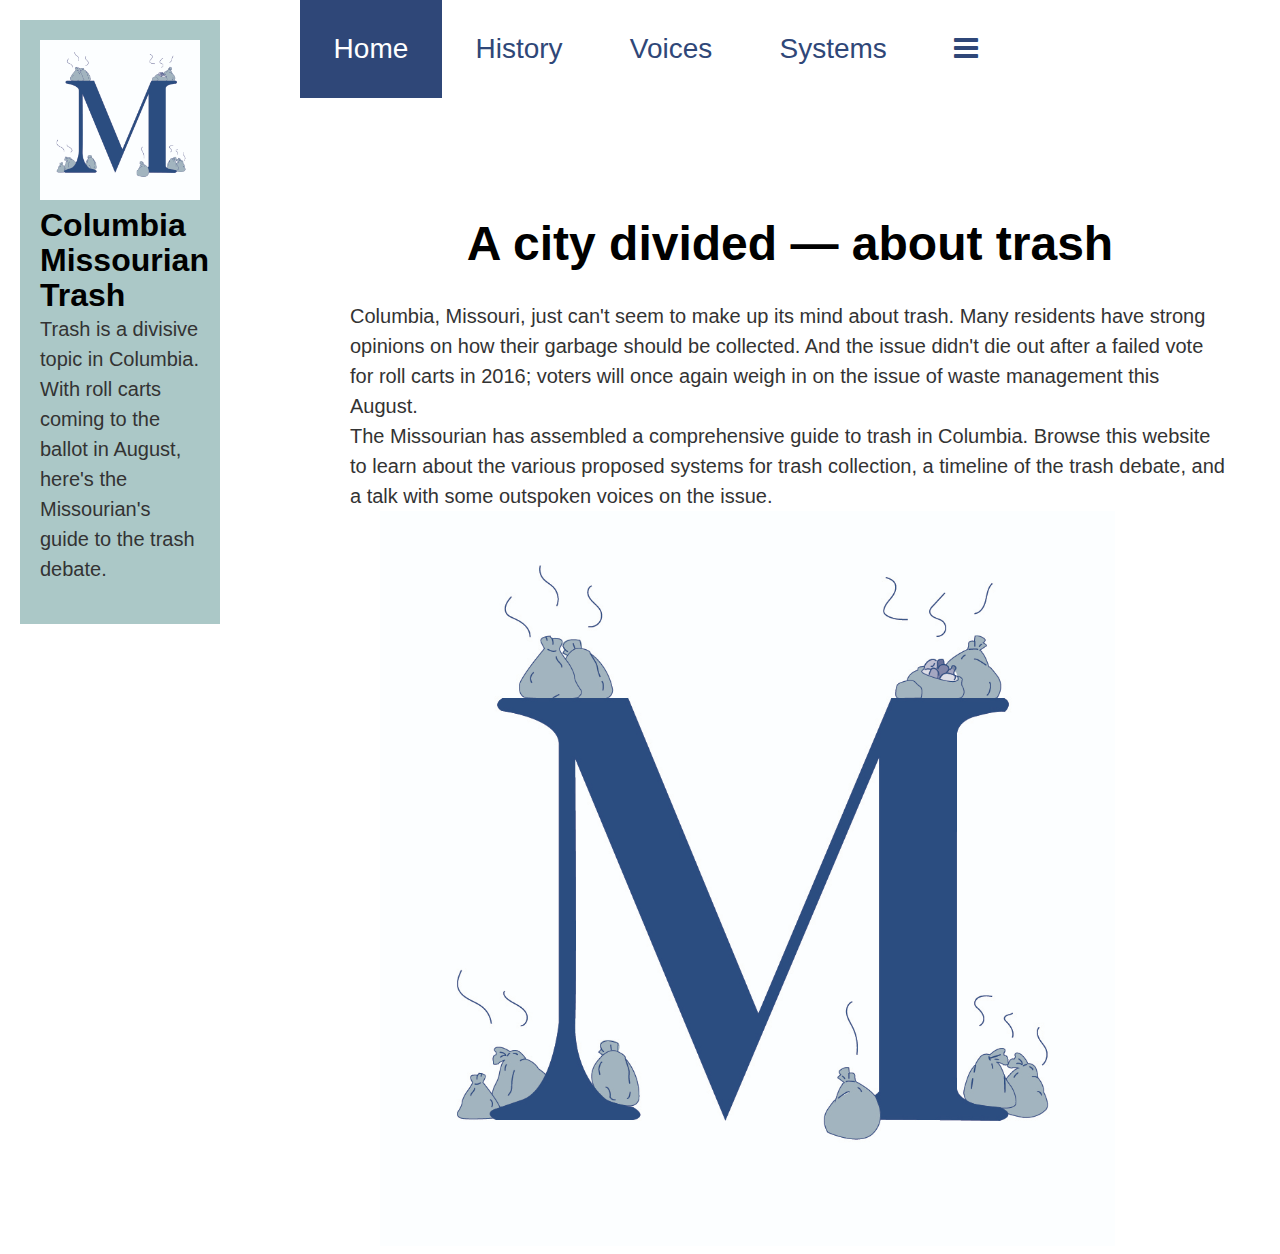
==== index.html @ ef4a591e "changed some nav bar stuff! and the js" ====
<!DOCTYPE html>
<html lang="en" dir="ltr">

	<head>
		<title>Home | Columbia Trash</title>
		<meta charset="utf-8">
		<meta name="description" content="Columbia Trash's homepage">
		<meta name="author" content="Columbia Missourian">
		<meta name="keywords" content="Columbia Missourian, trash, roll carts, Columbia, City Council">
		<meta name="viewport" content="width=device-width">
		<link rel="stylesheet" href="style.css">
		<meta property="og:url" content="http://www.columbiamissouriantrash.com/" />
		<meta property="og:title" content="Columbia Trash" />
		<meta property="og:site_name" content="Columbia Trash" />
		<style>
		h1
		{
			margin: 0em 2.5em 0em 2.5em;
			text-align: center;
		}
		.topnav{
		background-color: #ffffff;
		overflow: hidden;
		}

		.topnav a {
		  float: left;
		  display: block;
		  color: #2f4778;
		  text-align: center;
		  padding: 1em 1.2em;
		  text-decoration: none;
		  font-size: 1.4em;
		}

		.topnav a:hover {
		  background-color: #BFF0D4;
		  color: #2f4778;
		}

		.topnav a.active {
		  background-color: #2f4778;
		  color: white;
		}

		.topnav.icon {
		  display: none;
		}
		@media screen and (max-width: 600px) {
		  .topnav a:not(:first-child) {display: none;}
		  .topnav a.icon {
		    float: right;
		    display: block;
		  }
		}
		@media screen and (max-width: 600px) {
		  .topnav.responsive {position: relative;}
		  .topnav.responsive a.icon {
		    position: absolute;
		    right: 0;
		    top: 0;
		  }
		  .topnav.responsive a {
		    float: none;
		    display: block;
		    text-align: left;
		  }
		}
			</style>

	</head>
  <body>

		<div class="sidebar">
			<img class="logo" src="assets/logo.jpg" width= "200em" alt="The Columbia Missourian's logo of a large blue letter M has been edited to add illustrations of garbage bags and stink lines">
			<h2>Columbia Missourian Trash</h2>
			<p>Trash is a divisive topic in Columbia. With roll carts coming to the ballot in August, here's the Missourian's guide to the trash debate.
		</div>

<div class="main">
	<link rel="stylesheet" href="https://cdnjs.cloudflare.com/ajax/libs/font-awesome/4.7.0/css/font-awesome.min.css">
		<div class="topnav" id="myTopnav">
			<a href= "index.html" class="active">Home</a>
			<a href= "history.html">History</a>
			<a href= "voices.html">Voices</a>
			<a href= "systems.html">Systems</a>
			<a href="javascript:void(0);" class="icon" onclick="myFunction()">
    <i class="fa fa-bars"></i></a>
	</div>

<br><br><br><br>
		<h1>A city divided — about trash</h1>
		<br>
		<p style="margin: 0em 2.5em 0em 2.5em;">Columbia, Missouri, just can't seem to make up its mind about trash. Many residents have strong opinions on how their garbage should be collected. And the issue didn't die out after a failed vote for roll carts in 2016; voters will once again weigh in on the issue of waste management this August.
			<br>The Missourian has assembled a comprehensive guide to trash in Columbia. Browse this website to learn about the various proposed systems for trash collection, a timeline of the trash debate, and a talk with some outspoken voices on the issue.
		</p>
		<img style="margin-left:4em; margin-right:4em; width:75%;" src="assets/logo.jpg" alt="The Columbia Missourian's logo of a large blue letter M has been edited to add illustrations of garbage bags and stink lines">
</div>

<script>
function myFunction() {
  var x = document.getElementById("myTopnav");
  if (x.className === "topnav") {
    x.className += " responsive";
  } else {
    x.className = "topnav";
  }
}
</script>

  </body>
</html>
---- style.css ----
body {
  font-family: "Domine", serif;
  font-size: 12pt;
  color: black;
  background-color: #ffffff;
  margin-left: 1000px;
}

h1 {
  font-family: "Domine", serif;
  font-size: 36pt;
  color: black;
  margin: 25px 25px 0px 25px;
  text-align: center;
  /*headline style css*/
}

h2 {
  font-family: "Domine", serif;
  font-size: 24pt;
  color: black;
  /*headline style css*/
}

.image-align-right {
  float: right;
  width: 50%;
  padding: 0px 30px;
}

.classes-got-dots {

}

#ids-get-hash-signs {

}

@media (min-width: 500px) {

}

@media (min-width: 800px) {

}

{
    box-sizing: border-box;
    outline: none !important;
}
button:focus { outline: none !important; box-shadow: none !important; }
a:focus {outline: none !important;}
body { font-family: 'Inter', sans-serif; color: #333333; font-weight: 400; font-size: 20px; line-height: 1.5; margin: 0; padding: 0; overflow-x: hidden; -webkit-text-size-adjust: 100%;}
img {max-width: 100%;}
p, li {font-size: 20px; color: #333333; line-height: 1.5;}
p {margin:0 0 20px 0;}
ul {margin: 0; padding: 0;}
h1, h2, h3, h4, h5, h6 {
    margin: 0;
    margin-top: 0px;
    line-height: normal;
    font-family: 'Poppins', sans-serif;
    line-height: 1.1;
    font-weight: 700;
}
.main {
  margin-left: 15em
}

.sidebar{
  width: 10em;
 position: fixed;
 z-index: 1;
 top: 1em;
 left: 1em;
 background: #ABC8C7;
 overflow-x: hidden;
 padding: 1em;
}

@media screen and (max-width: 700px) {
  .sidebar {
    width: 90%;
    height: auto;
    position: relative;
  }
.main {margin-left:1em}
.logo {float:left;
margin-right: 1em;
width: 25%;}

}

.sidebar a {float: left;}
  div.content {margin-left: 0;}
}

.navbar{
background-color: #BFF0D4;
overflow: hidden;
}

.navbar a {
  float: left;
  display: block;
  color: #2f4778;
  text-align: center;
  padding: 1em 1.2em;
  text-decoration: none;
  font-size: 1.4em;
}

.navbar a:hover {
  background-color: #BFF0D4;
  color: #2f4778;
}

.navbar a.active {
  background-color: #2f4778;
  color: white;
}

.navbar.icon {
  display: none;
}
@media screen and (max-width: 600px) {
  .navbar a:not(:first-child) {display: none;}
  .navbar a.icon {
    float: right;
    display: block;
  }
}
@media screen and (max-width: 600px) {
  .navbar.responsive {position: relative;}
  .navbar.responsive a.icon {
    position: absolute;
    right: 0;
    top: 0;
  }
  .navbar.responsive a {
    float: none;
    display: block;
    text-align: left;
  }
}
.wrapper {
    margin: 0 auto;
    width: 100%;
    max-width: 1642px;
}
.inner-wrapper-padding {
    padding: 0 80px;
}

.about-timeline{background-color:#f3f3f3; padding: 140px 0 125px;}

.timeline-box h6{font-size: 55px; line-height: 1; color: #d21e1e; font-weight: 700; font-family: 'Poppins', sans-serif;background-color: #f3f3f3;position: relative; z-index: 1; display: inline-block; width: auto; padding: 0 10px;margin-top: 0; transform: translate(0,-50%);}



*,
*::before,
*::after {
  box-sizing: border-box;
}


.timeline {
  position: relative;
  width: 100%;
  max-width: 1140px;
  margin: 0 auto;
  padding: 15px 0;
}

.timeline::after {
  content: '';
  position: absolute;
  width: 2px;
  background: #2f4778;
  top: 0;
  bottom: 0;
  left: 50%;
  margin-left: -1px;
}

.container {
  padding: 15px 30px;
  position: relative;
  background: inherit;
  width: 50%;
}

.container.left {
  left: 0;
}

.container.right {
  left: 50%;
}

.container::after {
  content: '';
  position: absolute;
  width: 16px;
  height: 16px;
  top: calc(50% - 8px);
  right: -8px;
  background: #ffffff;
  border: 2px solid #2f4778;
  border-radius: 16px;
  z-index: 1;
}

.container.right::after {
  left: -8px;
}

.container::before {
  content: '';
  position: absolute;
  width: 50px;
  height: 2px;
  top: calc(50% - 1px);
  right: 8px;
  background: #2f4778;
  z-index: 1;
}

.container.right::before {
  left: 8px;
}

.container .date {
  position: absolute;
  display: inline-block;
  top: calc(50% - 8px);
  text-align: center;
  font-size: 14px;
  font-weight: bold;
  color: #2f4778;
  text-transform: uppercase;
  letter-spacing: 1px;
  z-index: 1;
}

.container.left .date {
  right: -120px;
}

.container.right .date {
  left: -120px;
}

.container .icon {
  position: absolute;
  display: inline-block;
  width: 40px;
  height: 40px;
  padding: 9px 0;
  top: calc(50% - 20px);
  background: #BFF0D4;
  border: 2px solid #2f4778;
  border-radius: 40px;
  text-align: center;
  font-size: 18px;
  color: #2f4778;
  z-index: 1;
}

.container.left .icon {
  right: 56px;
}

.container.right .icon {
  left: 56px;
}

.container .content {
  padding: 30px 90px 30px 30px;
  background: #BFF0D4;
  position: relative;
  border-radius: 0 500px 500px 0;
}

.container.right .content {
  padding: 30px 30px 30px 90px;
  border-radius: 500px 0 0 500px;
}

.container .content h2 {
  margin: 0 0 10px 0;
  font-size: 18px;
  font-weight: normal;
  color: #2f4778;
}

.container .content p {
  margin: 0;
  font-size: 14px;
  line-height: 22px;
  color: #000000;
}

@media (max-width: 767.98px) {
  .timeline::after {
    left: 90px;
  }

  .container {
    width: 100%;
    padding-left: 120px;
    padding-right: 30px;
  }

  .container.right {
    left: 0%;
  }

  .container.left::after,
  .container.right::after {
    left: 82px;
  }

  .container.left::before,
  .container.right::before {
    left: 100px;
    border-color: transparent #006E51 transparent transparent;
  }

  .container.left .date,
  .container.right .date {
    right: auto;
    left: 15px;
  }

  .container.left .icon,
  .container.right .icon {
    right: auto;
    left: 146px;
  }

  .container.left .content,
  .container.right .content {
    padding: 30px 30px 30px 90px;
    border-radius: 500px 0 0 500px;
  }
}
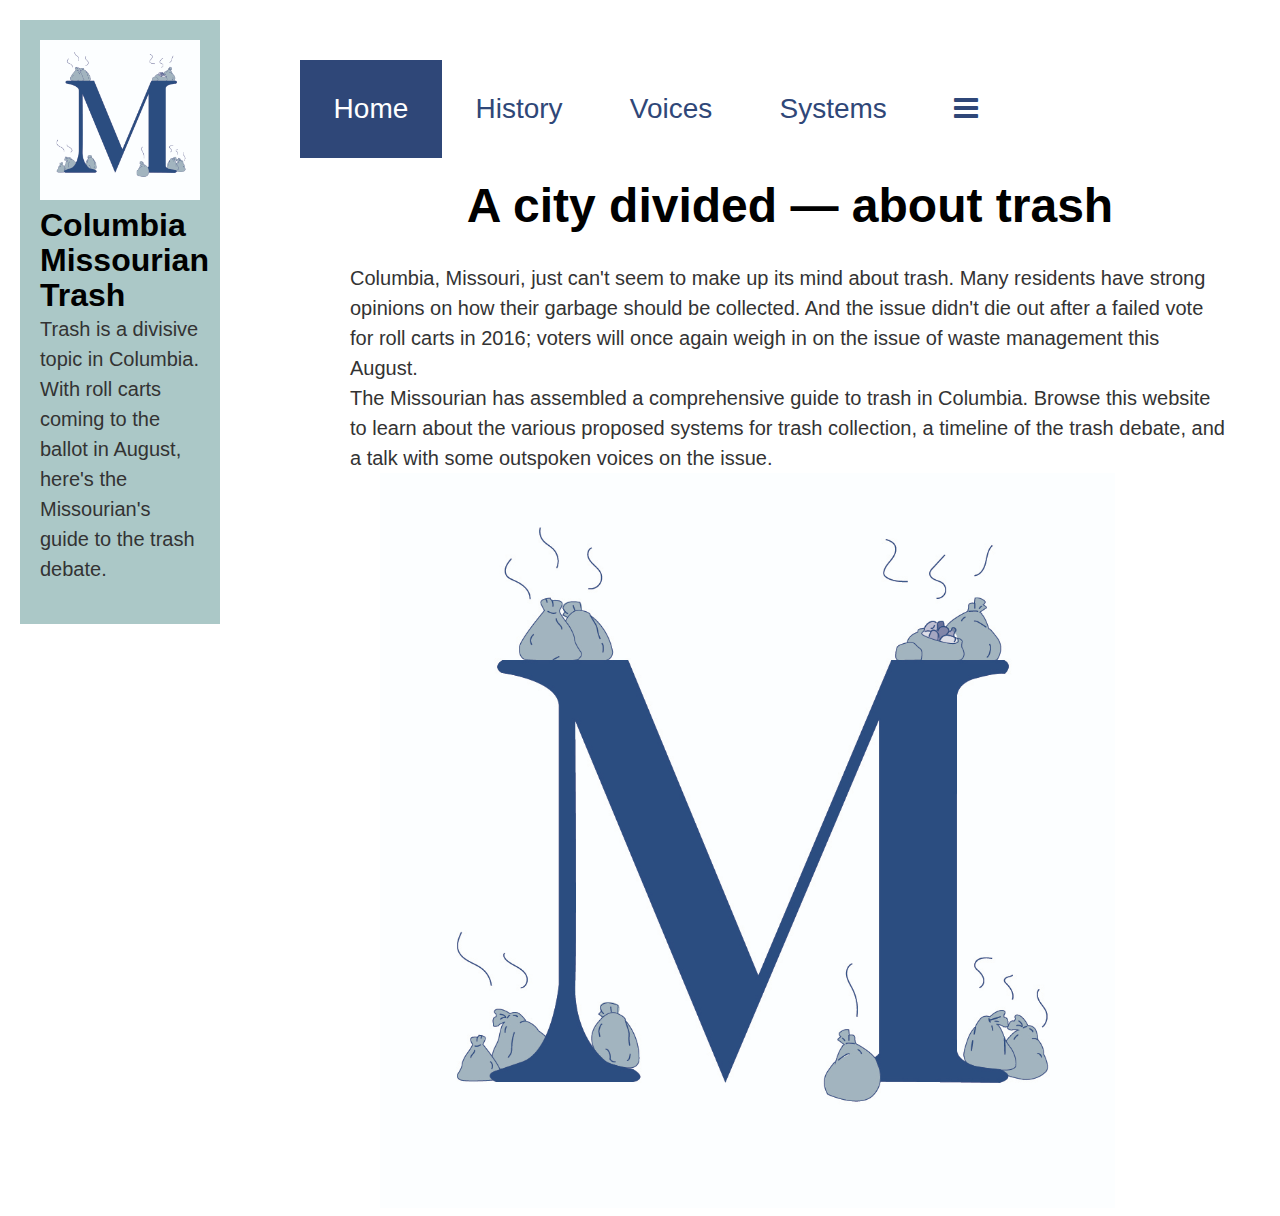
==== commit ef476205: "made nav bar work a little better!" ====
--- a/index.html
+++ b/index.html
@@ -18,54 +18,6 @@
 			margin: 0em 2.5em 0em 2.5em;
 			text-align: center;
 		}
-		.topnav{
-		background-color: #ffffff;
-		overflow: hidden;
-		}
-
-		.topnav a {
-		  float: left;
-		  display: block;
-		  color: #2f4778;
-		  text-align: center;
-		  padding: 1em 1.2em;
-		  text-decoration: none;
-		  font-size: 1.4em;
-		}
-
-		.topnav a:hover {
-		  background-color: #BFF0D4;
-		  color: #2f4778;
-		}
-
-		.topnav a.active {
-		  background-color: #2f4778;
-		  color: white;
-		}
-
-		.topnav.icon {
-		  display: none;
-		}
-		@media screen and (max-width: 600px) {
-		  .topnav a:not(:first-child) {display: none;}
-		  .topnav a.icon {
-		    float: right;
-		    display: block;
-		  }
-		}
-		@media screen and (max-width: 600px) {
-		  .topnav.responsive {position: relative;}
-		  .topnav.responsive a.icon {
-		    position: absolute;
-		    right: 0;
-		    top: 0;
-		  }
-		  .topnav.responsive a {
-		    float: none;
-		    display: block;
-		    text-align: left;
-		  }
-		}
 			</style>
 
 	</head>
@@ -79,7 +31,7 @@
 
 <div class="main">
 	<link rel="stylesheet" href="https://cdnjs.cloudflare.com/ajax/libs/font-awesome/4.7.0/css/font-awesome.min.css">
-		<div class="topnav" id="myTopnav">
+		<br><br><div class="topnav" id="myTopnav">
 			<a href= "index.html" class="active">Home</a>
 			<a href= "history.html">History</a>
 			<a href= "voices.html">Voices</a>
--- a/style.css
+++ b/style.css
@@ -95,12 +95,12 @@
   div.content {margin-left: 0;}
 }
 
-.navbar{
-background-color: #BFF0D4;
+.topnav{
+background-color: #ffffff;
 overflow: hidden;
-}
-
-.navbar a {
+margin-top: 3em;}
+
+.topnav a {
   float: left;
   display: block;
   color: #2f4778;
@@ -110,39 +110,40 @@
   font-size: 1.4em;
 }
 
-.navbar a:hover {
+.topnav a:hover {
   background-color: #BFF0D4;
   color: #2f4778;
 }
 
-.navbar a.active {
+.topnav a.active {
   background-color: #2f4778;
   color: white;
 }
 
-.navbar.icon {
+.topnav.icon {
   display: none;
 }
 @media screen and (max-width: 600px) {
-  .navbar a:not(:first-child) {display: none;}
-  .navbar a.icon {
+  .topnav a:not(:first-child) {display: none;}
+  .topnav a.icon {
     float: right;
     display: block;
   }
 }
 @media screen and (max-width: 600px) {
-  .navbar.responsive {position: relative;}
-  .navbar.responsive a.icon {
+  .topnav.responsive {position: relative;}
+  .topnav.responsive a.icon {
     position: absolute;
     right: 0;
     top: 0;
   }
-  .navbar.responsive a {
+  .topnav.responsive a {
     float: none;
     display: block;
     text-align: left;
   }
 }
+
 .wrapper {
     margin: 0 auto;
     width: 100%;
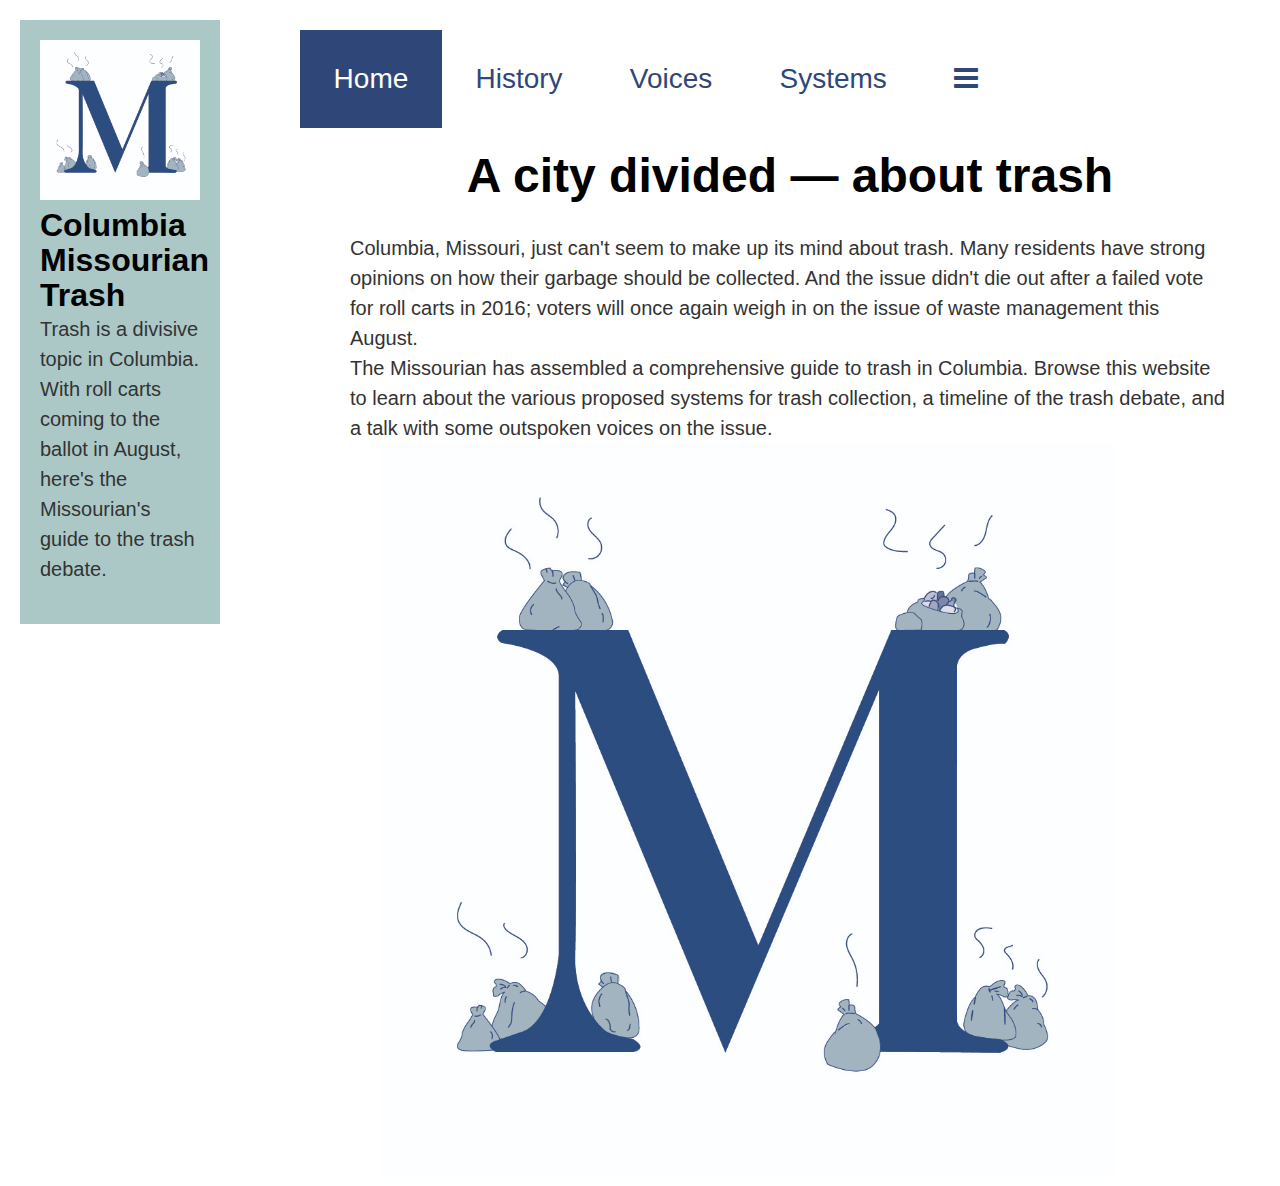
==== commit fc97f4e3: "updated nav bar on all pages" ====
--- a/index.html
+++ b/index.html
@@ -31,7 +31,7 @@
 
 <div class="main">
 	<link rel="stylesheet" href="https://cdnjs.cloudflare.com/ajax/libs/font-awesome/4.7.0/css/font-awesome.min.css">
-		<br><br><div class="topnav" id="myTopnav">
+		<br><div class="topnav" id="myTopnav">
 			<a href= "index.html" class="active">Home</a>
 			<a href= "history.html">History</a>
 			<a href= "voices.html">Voices</a>
--- a/style.css
+++ b/style.css
@@ -20,12 +20,6 @@
   font-size: 24pt;
   color: black;
   /*headline style css*/
-}
-
-.image-align-right {
-  float: right;
-  width: 50%;
-  padding: 0px 30px;
 }
 
 .classes-got-dots {
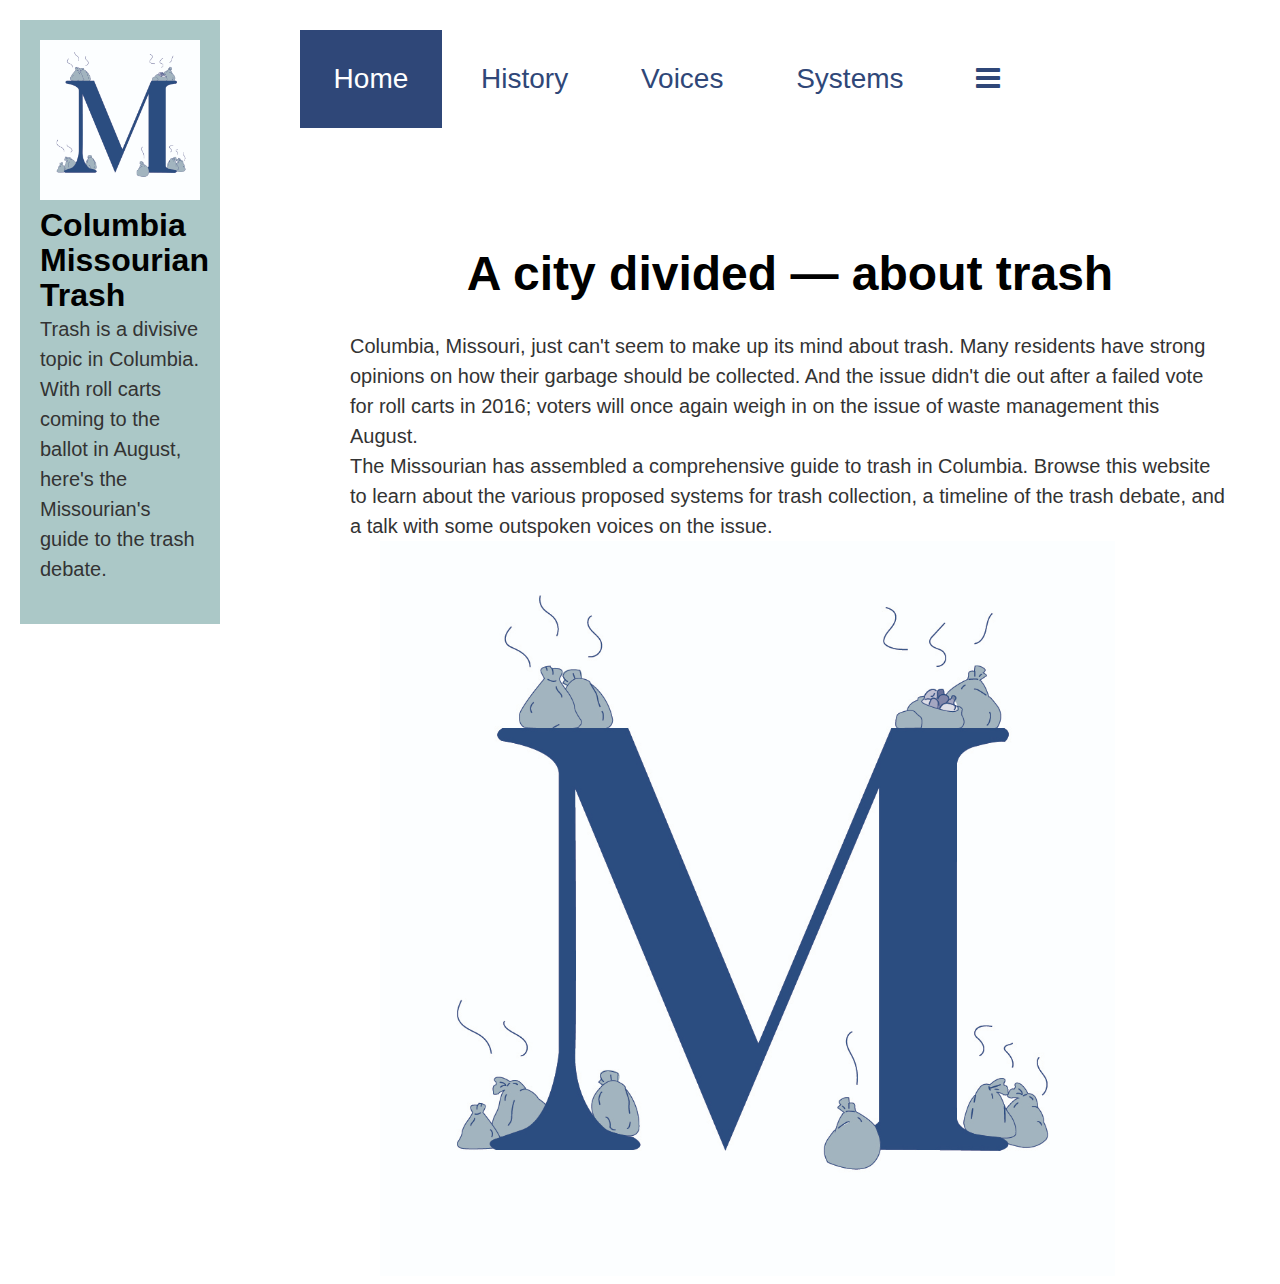
==== commit b140a115: "changed some topnav style stuff" ====
--- a/index.html
+++ b/index.html
@@ -18,6 +18,12 @@
 			margin: 0em 2.5em 0em 2.5em;
 			text-align: center;
 		}
+
+		@media (min-width: 601px) {
+		.topnav.icon {
+		  display: none;
+		}
+	}
 			</style>
 
 	</head>
--- a/style.css
+++ b/style.css
@@ -95,8 +95,8 @@
 margin-top: 3em;}
 
 .topnav a {
-  float: left;
-  display: block;
+  float: none;
+  display: inline-block;
   color: #2f4778;
   text-align: center;
   padding: 1em 1.2em;
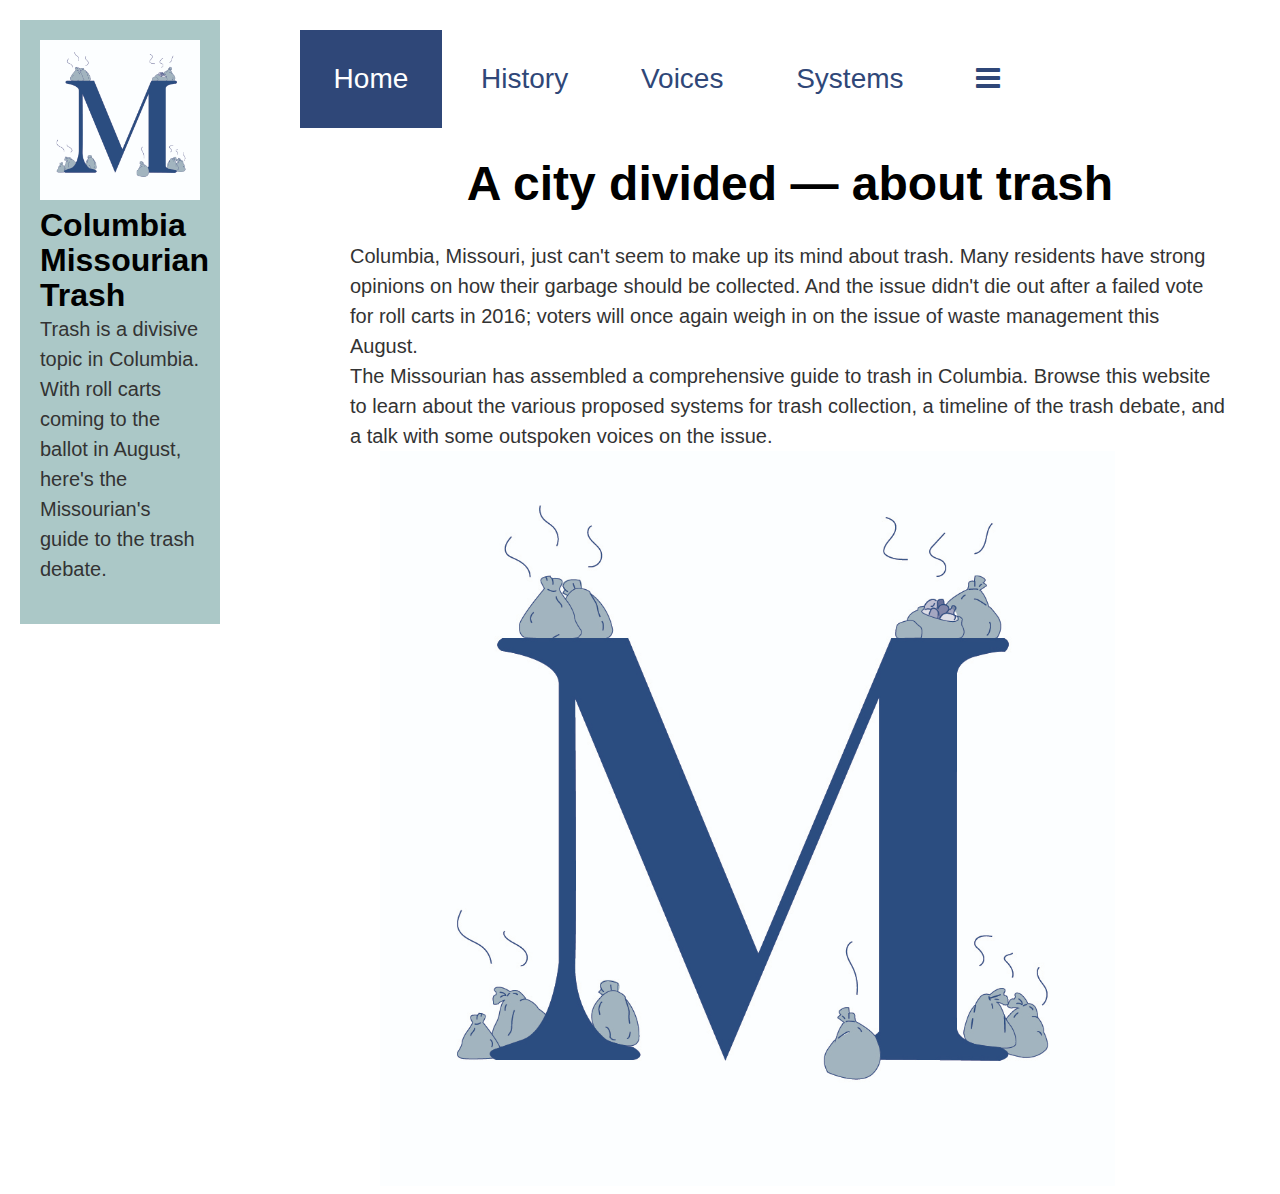
==== commit 6c0056ca: "got rid of some breaks! nice" ====
--- a/index.html
+++ b/index.html
@@ -46,7 +46,7 @@
     <i class="fa fa-bars"></i></a>
 	</div>
 
-<br><br><br><br>
+<br>
 		<h1>A city divided — about trash</h1>
 		<br>
 		<p style="margin: 0em 2.5em 0em 2.5em;">Columbia, Missouri, just can't seem to make up its mind about trash. Many residents have strong opinions on how their garbage should be collected. And the issue didn't die out after a failed vote for roll carts in 2016; voters will once again weigh in on the issue of waste management this August.
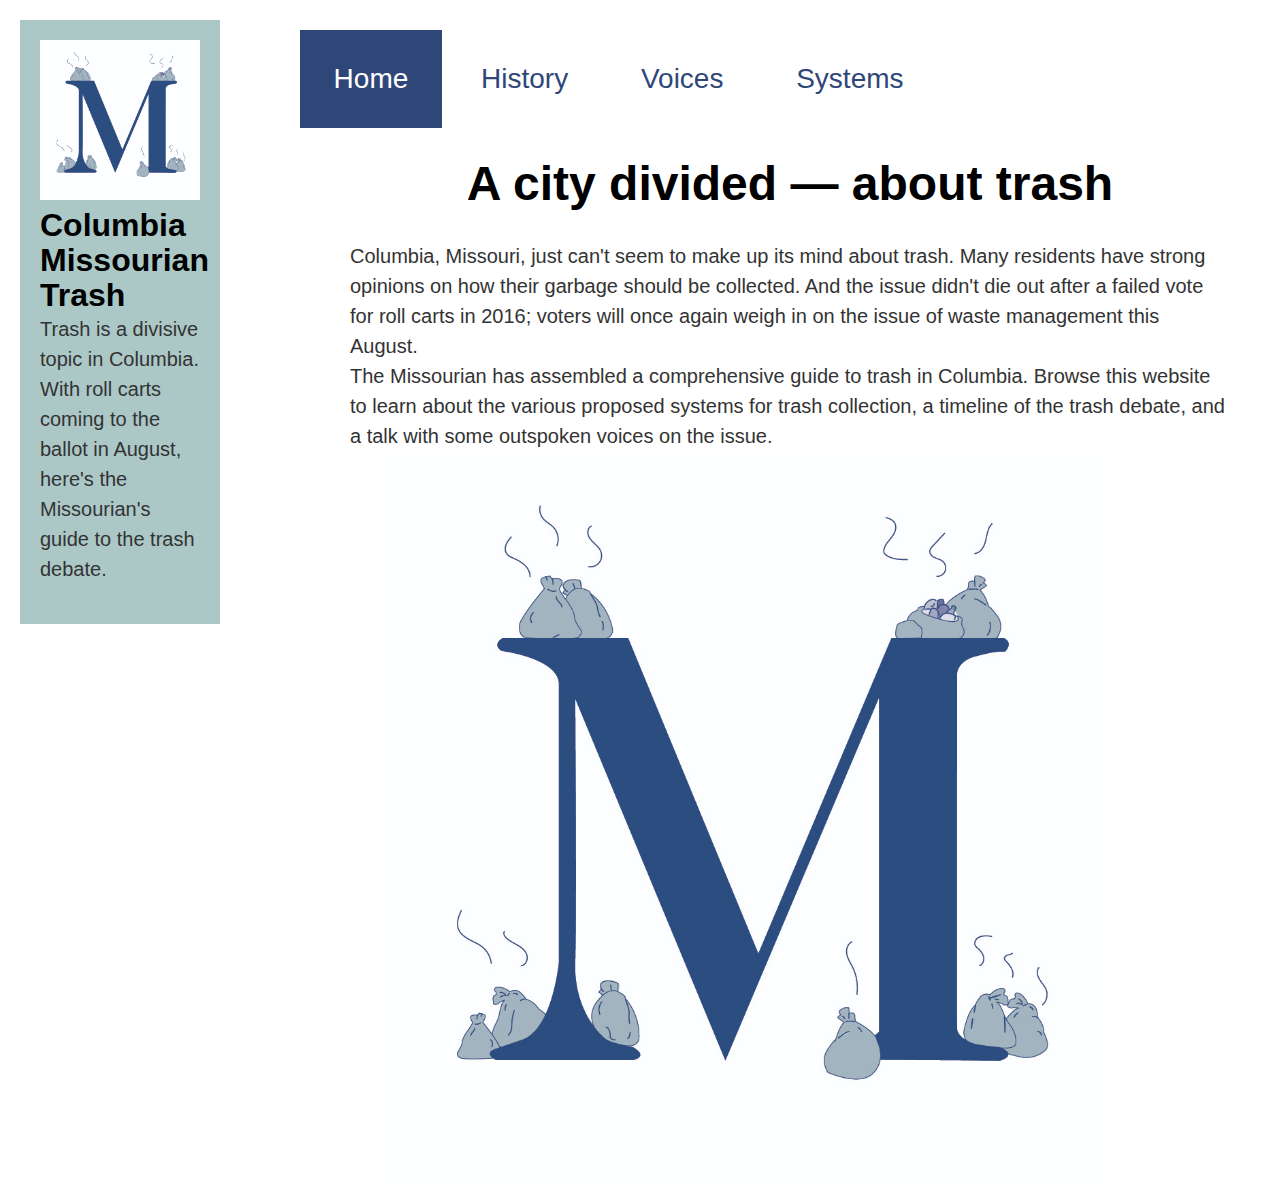
==== commit b2cf0073: "made the mobile fa-fa bars go away when the screen size is over 600" ====
--- a/index.html
+++ b/index.html
@@ -19,11 +19,6 @@
 			text-align: center;
 		}
 
-		@media (min-width: 601px) {
-		.topnav.icon {
-		  display: none;
-		}
-	}
 			</style>
 
 	</head>
@@ -38,10 +33,10 @@
 <div class="main">
 	<link rel="stylesheet" href="https://cdnjs.cloudflare.com/ajax/libs/font-awesome/4.7.0/css/font-awesome.min.css">
 		<br><div class="topnav" id="myTopnav">
-			<a href= "index.html" class="active">Home</a>
-			<a href= "history.html">History</a>
-			<a href= "voices.html">Voices</a>
-			<a href= "systems.html">Systems</a>
+			<a href= "index.html" tabindex="0" class="active">Home</a>
+			<a href= "history.html" tabindex="0">History</a>
+			<a href= "voices.html" tabindex="0">Voices</a>
+			<a href= "systems.html" tabindex="0">Systems</a>
 			<a href="javascript:void(0);" class="icon" onclick="myFunction()">
     <i class="fa fa-bars"></i></a>
 	</div>
--- a/style.css
+++ b/style.css
@@ -43,7 +43,6 @@
     outline: none !important;
 }
 button:focus { outline: none !important; box-shadow: none !important; }
-a:focus {outline: none !important;}
 body { font-family: 'Inter', sans-serif; color: #333333; font-weight: 400; font-size: 20px; line-height: 1.5; margin: 0; padding: 0; overflow-x: hidden; -webkit-text-size-adjust: 100%;}
 img {max-width: 100%;}
 p, li {font-size: 20px; color: #333333; line-height: 1.5;}
@@ -114,7 +113,7 @@
   color: white;
 }
 
-.topnav.icon {
+.topnav a.icon {
   display: none;
 }
 @media screen and (max-width: 600px) {
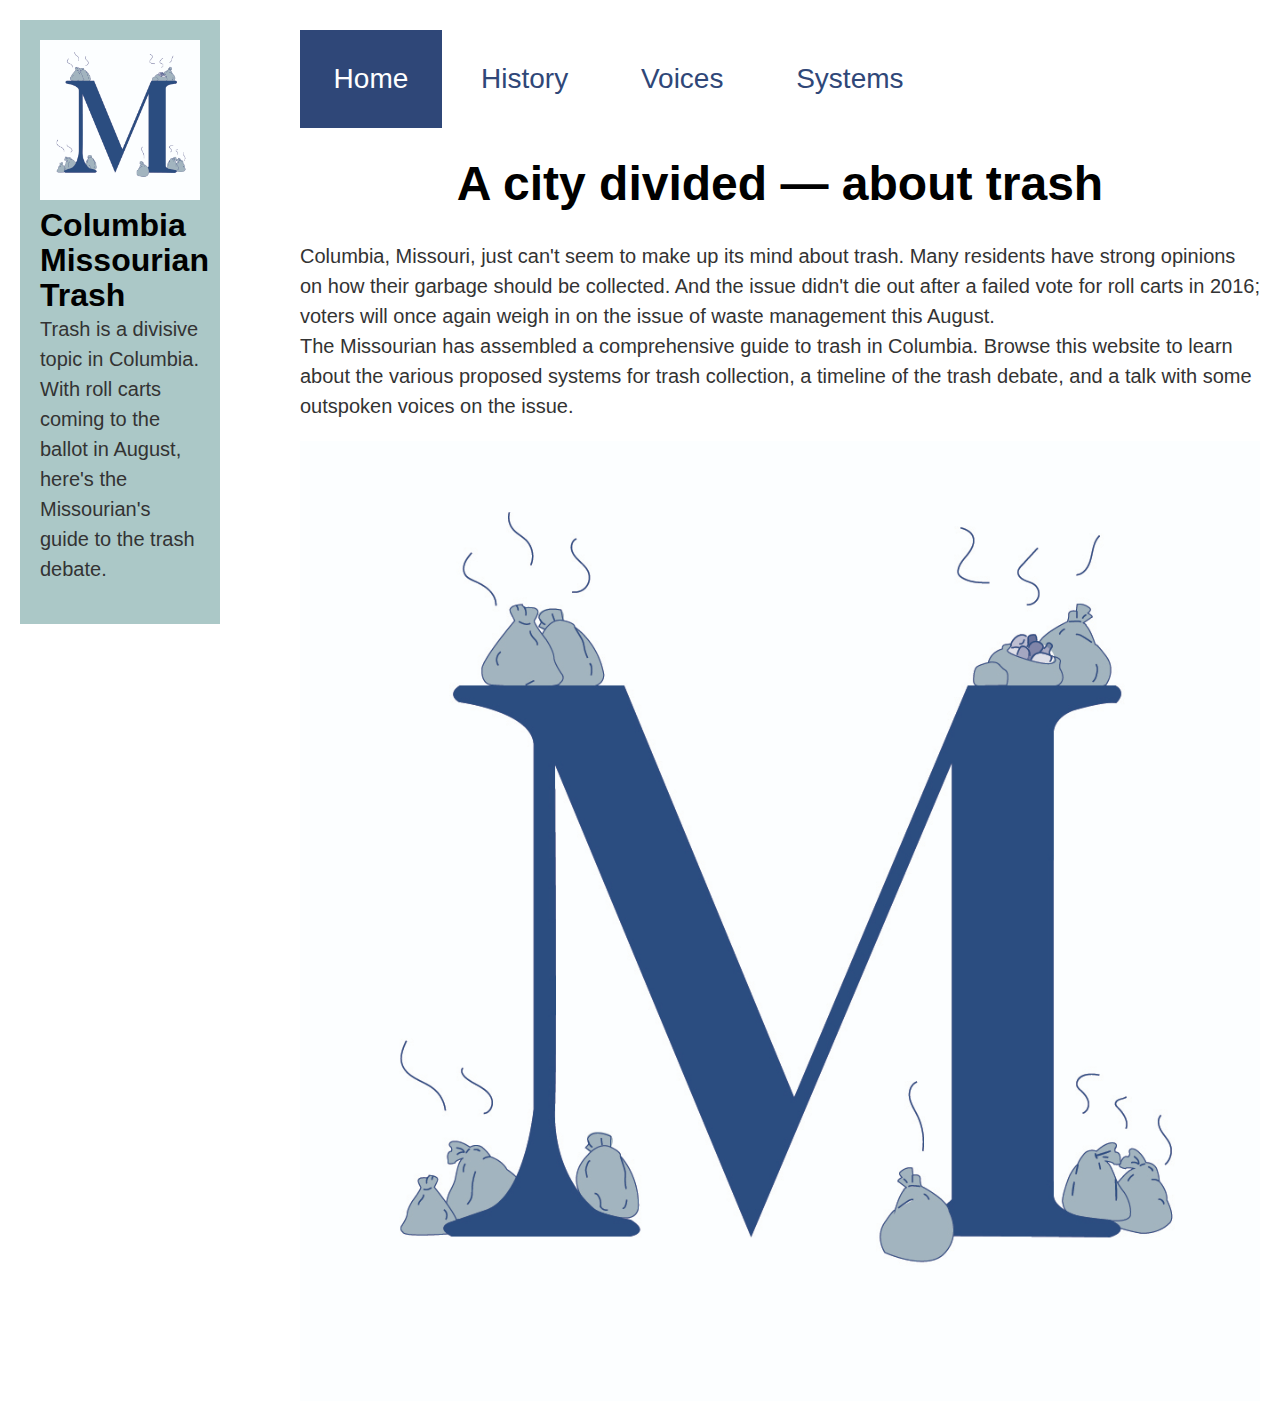
==== commit 925b4ee3: "make sure all css is relegated to css page" ====
--- a/index.html
+++ b/index.html
@@ -12,15 +12,6 @@
 		<meta property="og:url" content="http://www.columbiamissouriantrash.com/" />
 		<meta property="og:title" content="Columbia Trash" />
 		<meta property="og:site_name" content="Columbia Trash" />
-		<style>
-		h1
-		{
-			margin: 0em 2.5em 0em 2.5em;
-			text-align: center;
-		}
-
-			</style>
-
 	</head>
   <body>
 
@@ -44,10 +35,10 @@
 <br>
 		<h1>A city divided — about trash</h1>
 		<br>
-		<p style="margin: 0em 2.5em 0em 2.5em;">Columbia, Missouri, just can't seem to make up its mind about trash. Many residents have strong opinions on how their garbage should be collected. And the issue didn't die out after a failed vote for roll carts in 2016; voters will once again weigh in on the issue of waste management this August.
+		<p>Columbia, Missouri, just can't seem to make up its mind about trash. Many residents have strong opinions on how their garbage should be collected. And the issue didn't die out after a failed vote for roll carts in 2016; voters will once again weigh in on the issue of waste management this August.
 			<br>The Missourian has assembled a comprehensive guide to trash in Columbia. Browse this website to learn about the various proposed systems for trash collection, a timeline of the trash debate, and a talk with some outspoken voices on the issue.
 		</p>
-		<img style="margin-left:4em; margin-right:4em; width:75%;" src="assets/logo.jpg" alt="The Columbia Missourian's logo of a large blue letter M has been edited to add illustrations of garbage bags and stink lines">
+		<img id="big.trash" src="assets/logo.jpg" alt="The Columbia Missourian's logo of a large blue letter M has been edited to add illustrations of garbage bags and stink lines">
 </div>
 
 <script>
--- a/style.css
+++ b/style.css
@@ -57,7 +57,8 @@
     font-weight: 700;
 }
 .main {
-  margin-left: 15em
+  margin-left: 15em;
+  margin-right: 1em;
 }
 
 .sidebar{
@@ -73,11 +74,11 @@
 
 @media screen and (max-width: 700px) {
   .sidebar {
-    width: 90%;
+    width: 92%;
     height: auto;
     position: relative;
   }
-.main {margin-left:1em}
+.main {margin-left:1em; margin-right: 1em}
 .logo {float:left;
 margin-right: 1em;
 width: 25%;}
@@ -116,14 +117,14 @@
 .topnav a.icon {
   display: none;
 }
-@media screen and (max-width: 600px) {
+@media screen and (max-width: 700px) {
   .topnav a:not(:first-child) {display: none;}
   .topnav a.icon {
     float: right;
     display: block;
   }
 }
-@media screen and (max-width: 600px) {
+@media screen and (max-width: 700px) {
   .topnav.responsive {position: relative;}
   .topnav.responsive a.icon {
     position: absolute;
@@ -136,7 +137,11 @@
     text-align: left;
   }
 }
-
+#big-trash{
+  margin-left:4em; 
+  margin-right:4em;
+  width:75%;
+}
 .wrapper {
     margin: 0 auto;
     width: 100%;
@@ -145,6 +150,71 @@
 .inner-wrapper-padding {
     padding: 0 80px;
 }
+
+.image-align-right {
+  float: right;
+  padding: 5px 20px;
+  width: 60%;
+}
+.caption-right {
+  text-align: right;
+  font-size: 75%;
+  clear: right;
+  padding: 0px 60px 0px 40%;
+  font-style: italic;
+}
+.image-align-left {
+  float:left;
+  width: 55%;
+  padding: 0px 20px 5px 0px;
+}
+.caption-left {
+  font-size: 75%;
+  clear: left;
+  font-style: italic;
+  padding-right: 45%;
+}
+
+
+        .for{
+          float:left;
+
+
+        }
+        #heading1{
+          margin: 25px 25px 0px 25px;
+          text-align: center;
+        }
+        #heading2{
+          margin: 0px 25px 25px 25px;
+        }
+        #intro{
+          text-align: center;
+        }
+
+        .box{
+          display: flex;
+          max-width: 50%;
+          justify-content: flex-start;
+          flex-wrap: wrap;
+        }
+
+
+      .forimage{
+          float:right;
+          max-width:25%;
+          max-height:25%;
+          margin-left:4em;
+          margin-right:4em;
+          height:auto;
+          width:25%;
+        }
+
+
+
+
+
+
 
 .about-timeline{background-color:#f3f3f3; padding: 140px 0 125px;}
 
